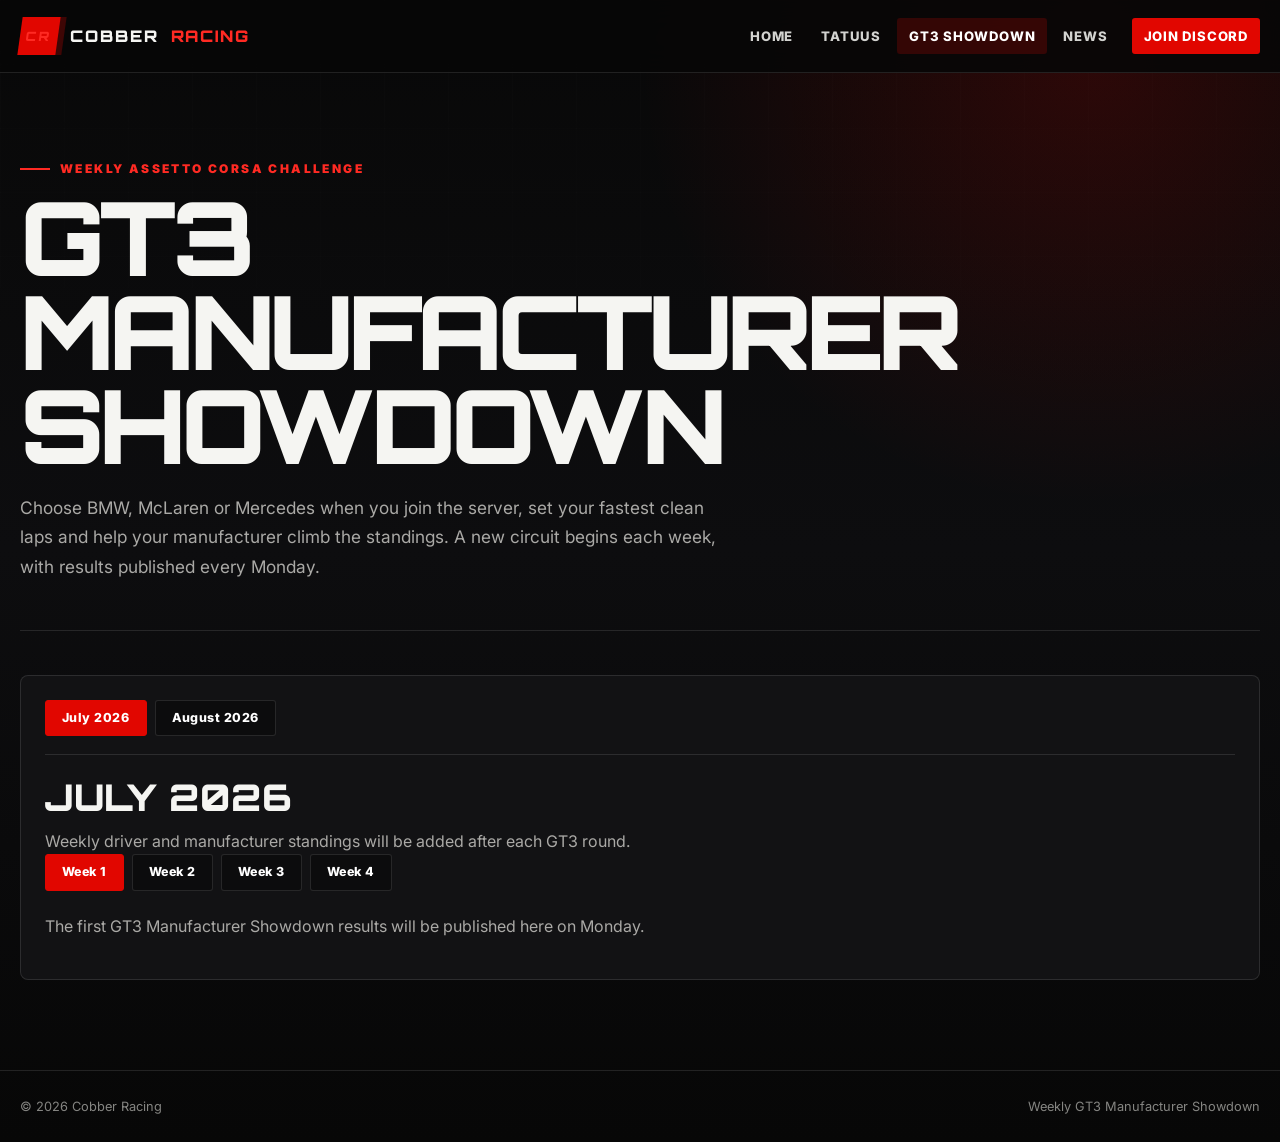
==== gt3.html @ d8fc03e6 "Replace V8 challenge with GT3 showdown" ====
<!doctype html>
<html lang="en">
<head>
  <meta charset="utf-8">
  <meta name="viewport" content="width=device-width, initial-scale=1">
  <meta name="description" content="Cobber Racing weekly GT3 Manufacturer Showdown leaderboard for Assetto Corsa.">
  <title>GT3 Manufacturer Showdown | Cobber Racing</title>
  <link rel="preconnect" href="https://fonts.googleapis.com">
  <link rel="preconnect" href="https://fonts.gstatic.com" crossorigin>
  <link href="https://fonts.googleapis.com/css2?family=Inter:wght@400;600;700;800;900&family=Orbitron:wght@700;800;900&display=swap" rel="stylesheet">
  <link rel="stylesheet" href="styles.css">
</head>
<body>
  <a class="skip-link" href="#main">Skip to content</a>
  <header class="site-header"><div class="header-inner">
    <a class="brand" href="index.html"><span class="brand-mark">CR</span> COBBER <span>RACING</span></a>
    <nav class="nav-links" aria-label="Main navigation"><a href="index.html">Home</a><a href="tatuus.html">Tatuus</a><a href="gt3.html" aria-current="page">GT3 Showdown</a><a href="news.html">News</a><a class="discord-link" href="https://discord.gg/Vh32UdyE2X" target="_blank" rel="noopener">Join Discord</a></nav>
  </div></header>

  <main id="main" class="page-shell">
    <section class="page-hero">
      <p class="eyebrow">Weekly Assetto Corsa Challenge</p>
      <h1 class="page-title">GT3 Manufacturer Showdown</h1>
      <p class="page-lede">Choose BMW, McLaren or Mercedes when you join the server, set your fastest clean laps and help your manufacturer climb the standings. A new circuit begins each week, with results published every Monday.</p>
    </section>

    <section class="results-shell" aria-label="GT3 Manufacturer Showdown leaderboard archive">
      <div class="results">
        <div class="result-tabs month-tabs" data-tabs role="tablist" aria-label="Monthly GT3 result archive">
          <button class="tab-button active" role="tab" aria-selected="true" aria-controls="gt3-july-2026">July 2026</button>
          <button class="tab-button" role="tab" aria-selected="false" aria-controls="gt3-august-2026" tabindex="-1">August 2026</button>
        </div>

        <div class="month-panel active" id="gt3-july-2026" role="tabpanel">
          <div class="week-title">July 2026</div>
          <div class="week-sub">Weekly driver and manufacturer standings will be added after each GT3 round.</div>
          <div class="result-tabs week-tabs" data-tabs role="tablist" aria-label="July GT3 weekly results">
            <button class="tab-button active" role="tab" aria-selected="true" aria-controls="gt3-july-week-1">Week 1</button>
            <button class="tab-button" role="tab" aria-selected="false" aria-controls="gt3-july-week-2" tabindex="-1">Week 2</button>
            <button class="tab-button" role="tab" aria-selected="false" aria-controls="gt3-july-week-3" tabindex="-1">Week 3</button>
            <button class="tab-button" role="tab" aria-selected="false" aria-controls="gt3-july-week-4" tabindex="-1">Week 4</button>
          </div>
          <div id="gt3-july-week-1" class="week-panel active" role="tabpanel"><p class="empty-week">The first GT3 Manufacturer Showdown results will be published here on Monday.</p></div>
          <div id="gt3-july-week-2" class="week-panel" role="tabpanel"><p class="empty-week">Results coming soon.</p></div>
          <div id="gt3-july-week-3" class="week-panel" role="tabpanel"><p class="empty-week">Results coming soon.</p></div>
          <div id="gt3-july-week-4" class="week-panel" role="tabpanel"><p class="empty-week">Results coming soon.</p></div>
        </div>

        <div class="month-panel" id="gt3-august-2026" role="tabpanel">
          <div class="week-title">August 2026</div>
          <p class="empty-week">This month is reserved for the next weekly GT3 rounds.</p>
        </div>
      </div>
    </section>
  </main>

  <footer class="site-footer"><div class="footer-inner"><span>&copy; 2026 Cobber Racing</span><span>Weekly GT3 Manufacturer Showdown</span></div></footer>
  <script src="site.js"></script>
</body>
</html>
---- styles.css ----
:root {
  --red: #e10600;
  --red-bright: #ff2a23;
  --red-dark: #850400;
  --black: #070707;
  --ink: #0d0d0e;
  --panel: #121214;
  --panel-2: #18181b;
  --white: #f5f5f2;
  --muted: #aaa9a6;
  --line: rgba(255, 255, 255, 0.11);
  --content: 1240px;
}

* { box-sizing: border-box; }

html { scroll-behavior: smooth; }

body {
  margin: 0;
  min-height: 100vh;
  color: var(--white);
  background:
    radial-gradient(circle at 85% 5%, rgba(225, 6, 0, 0.17), transparent 28rem),
    linear-gradient(180deg, #080808 0%, #0d0d0f 48%, #070707 100%);
  font-family: "Inter", system-ui, sans-serif;
}

body::before {
  content: "";
  position: fixed;
  inset: 0;
  pointer-events: none;
  z-index: -1;
  opacity: 0.16;
  background-image:
    linear-gradient(rgba(255,255,255,.09) 1px, transparent 1px),
    linear-gradient(90deg, rgba(255,255,255,.09) 1px, transparent 1px);
  background-size: 64px 64px;
  mask-image: linear-gradient(to bottom, black, transparent 70%);
}

a { color: inherit; }

.skip-link {
  position: absolute;
  left: 1rem;
  top: -5rem;
  z-index: 9999;
  background: var(--white);
  color: var(--black);
  padding: .75rem 1rem;
  border-radius: 4px;
}

.skip-link:focus { top: 1rem; }

.site-header,
.navbar {
  position: sticky;
  top: 0;
  z-index: 1000;
  border-bottom: 1px solid var(--line);
  background: rgba(7, 7, 7, 0.9);
  backdrop-filter: blur(18px);
}

.header-inner,
.nav-inner {
  width: min(calc(100% - 40px), var(--content));
  min-height: 72px;
  margin: 0 auto;
  display: flex;
  align-items: center;
  justify-content: space-between;
  gap: 24px;
  padding: 10px 0;
}

.brand {
  display: inline-flex;
  align-items: center;
  gap: 12px;
  color: var(--white);
  text-decoration: none;
  font: 900 1rem/1 "Orbitron", sans-serif;
  letter-spacing: .12em;
}

.brand-mark {
  width: 38px;
  height: 38px;
  display: grid;
  place-items: center;
  background: var(--red);
  color: white;
  transform: skew(-8deg);
  box-shadow: 6px 0 0 rgba(225, 6, 0, .25);
  font-size: .8rem;
}

.brand span { color: var(--red-bright); }

.nav-links {
  display: flex;
  align-items: center;
  gap: 4px;
}

.nav-links a {
  border: 0;
  border-radius: 3px;
  padding: 10px 12px;
  color: #d3d3d0;
  text-decoration: none;
  font-size: .82rem;
  font-weight: 800;
  letter-spacing: .06em;
  text-transform: uppercase;
}

.nav-links a:hover,
.nav-links a[aria-current="page"] { color: white; background: rgba(225, 6, 0, .2); }

.nav-links .discord-link { margin-left: 8px; background: var(--red); color: white; }
.nav-links .discord-link:hover { background: var(--red-bright); }

.page-shell { width: min(calc(100% - 40px), var(--content)); margin: 0 auto; }

.eyebrow {
  margin: 0 0 14px;
  color: var(--red-bright);
  font-size: .75rem;
  font-weight: 900;
  letter-spacing: .2em;
  text-transform: uppercase;
}

.eyebrow::before { content: ""; display: inline-block; width: 30px; height: 2px; margin: 0 10px 3px 0; background: currentColor; }

.hero {
  position: relative;
  min-height: min(760px, calc(100vh - 72px));
  display: grid;
  align-content: center;
  padding: 72px 0 88px;
  overflow: hidden;
}

.hero::after {
  content: "01";
  position: absolute;
  right: -24px;
  top: 18px;
  color: transparent;
  -webkit-text-stroke: 1px rgba(255,255,255,.08);
  font: 900 clamp(11rem, 28vw, 25rem)/.8 "Orbitron", sans-serif;
  pointer-events: none;
}

.hero-copy { position: relative; z-index: 1; max-width: 900px; }

.display-title,
.page-title,
.section-title {
  margin: 0;
  font-family: "Orbitron", sans-serif;
  font-weight: 900;
  letter-spacing: -.055em;
  text-transform: uppercase;
}

.display-title { max-width: 900px; font-size: clamp(3.2rem, 9vw, 7.7rem); line-height: .88; }
.display-title span { color: var(--red-bright); }

.hero-intro {
  max-width: 690px;
  margin: 26px 0 0;
  color: #c3c2bf;
  font-size: clamp(1rem, 2vw, 1.18rem);
  line-height: 1.72;
}

.challenge-section { padding: 0 0 92px; }

.section-kicker {
  display: flex;
  align-items: center;
  gap: 18px;
  margin-bottom: 24px;
  color: var(--muted);
  font-size: .74rem;
  font-weight: 800;
  letter-spacing: .16em;
  text-transform: uppercase;
}

.section-kicker::after { content: ""; height: 1px; flex: 1; background: var(--line); }

.challenge-grid { display: grid; grid-template-columns: 1fr 1fr; gap: 18px; }

.challenge-card {
  position: relative;
  isolation: isolate;
  min-height: 360px;
  padding: 32px;
  display: flex;
  flex-direction: column;
  justify-content: space-between;
  overflow: hidden;
  border: 1px solid var(--line);
  border-radius: 8px;
  color: white;
  text-decoration: none;
  background: linear-gradient(145deg, #171719, #0d0d0e 72%);
  transition: transform .25s ease, border-color .25s ease, box-shadow .25s ease;
}

.challenge-card::before {
  content: "";
  position: absolute;
  z-index: -1;
  width: 360px;
  height: 180px;
  right: -115px;
  bottom: 32px;
  border: 42px solid rgba(225, 6, 0, .16);
  border-radius: 50%;
  transform: skewX(-18deg) rotate(-10deg);
}

.challenge-card::after {
  content: attr(data-number);
  position: absolute;
  z-index: -1;
  right: 18px;
  top: 16px;
  color: rgba(255,255,255,.045);
  font: 900 7rem/1 "Orbitron", sans-serif;
}

.challenge-card:hover,
.challenge-card:focus-visible { transform: translateY(-7px); border-color: var(--red); box-shadow: 0 28px 70px rgba(0,0,0,.45), 0 0 0 1px rgba(225,6,0,.35); }

.card-meta { display: flex; gap: 8px; flex-wrap: wrap; }
.card-meta span { border: 1px solid rgba(255,255,255,.17); border-radius: 999px; padding: 7px 10px; color: #c8c7c4; font-size: .68rem; font-weight: 800; letter-spacing: .08em; text-transform: uppercase; }
.challenge-card h2 { max-width: 490px; margin: 0; font: 900 clamp(2rem, 4vw, 3.5rem)/.98 "Orbitron", sans-serif; letter-spacing: -.045em; text-transform: uppercase; }
.challenge-card p { max-width: 440px; margin: 14px 0 0; color: var(--muted); line-height: 1.6; }
.card-link { display: inline-flex; align-items: center; gap: 12px; margin-top: 28px; color: white; font-size: .78rem; font-weight: 900; letter-spacing: .14em; text-transform: uppercase; }
.card-link::after { content: "\2192"; color: var(--red-bright); font-size: 1.35rem; transition: transform .2s ease; }
.challenge-card:hover .card-link::after { transform: translateX(6px); }

.home-lower { padding: 0 0 92px; display: grid; grid-template-columns: 1.25fr .75fr; gap: 18px; }
.info-panel { padding: 30px; border: 1px solid var(--line); border-radius: 8px; background: rgba(18,18,20,.8); }
.info-panel h2 { margin: 0 0 12px; font: 900 1.55rem/1.1 "Orbitron", sans-serif; text-transform: uppercase; }
.info-panel p { margin: 0; color: var(--muted); line-height: 1.7; }
.text-link { display: inline-block; margin-top: 20px; color: var(--red-bright); font-weight: 900; text-decoration: none; text-transform: uppercase; letter-spacing: .09em; font-size: .76rem; }

.page-hero { padding: 88px 0 48px; border-bottom: 1px solid var(--line); }
.page-title { max-width: 950px; font-size: clamp(3rem, 8vw, 6.4rem); line-height: .92; }
.page-lede { max-width: 720px; margin: 20px 0 0; color: var(--muted); font-size: 1.08rem; line-height: 1.72; }

.news-grid { padding: 44px 0 90px; display: grid; grid-template-columns: 1.2fr .8fr; gap: 18px; align-items: start; }
.news-card { border: 1px solid var(--line); border-radius: 8px; background: var(--panel); overflow: hidden; }
.news-card.featured { grid-column: 1 / -1; }
.news-stripe { height: 7px; background: linear-gradient(90deg, var(--red) 0 62%, #380100 62%); }
.news-body { padding: 28px; }
.news-date { color: var(--red-bright); font-size: .72rem; font-weight: 900; letter-spacing: .15em; text-transform: uppercase; }
.news-card h2 { margin: 13px 0 12px; font: 900 clamp(1.5rem, 3vw, 2.5rem)/1.05 "Orbitron", sans-serif; text-transform: uppercase; }
.news-card p { margin: 0; color: var(--muted); line-height: 1.75; }
.news-card .tag { display: inline-block; margin-top: 22px; border: 1px solid var(--line); border-radius: 999px; padding: 7px 10px; color: #d0cfcc; font-size: .66rem; font-weight: 800; letter-spacing: .1em; text-transform: uppercase; }
.editor-note { margin-top: 18px; padding: 20px; border-left: 3px solid var(--red); background: rgba(225,6,0,.08); color: #cbc9c6; line-height: 1.65; }
.race-report .news-body { padding: clamp(26px, 4vw, 46px); }
.race-report .report-lede { max-width: 800px; color: #d0cfcc; font-size: 1.08rem; }
.report-details { margin-top: 24px; border-top: 1px solid var(--line); }
.report-details summary { display: grid; grid-template-columns: auto 1fr auto; align-items: center; gap: 14px; padding: 18px 0 0; color: white; cursor: pointer; list-style: none; }
.report-details summary::-webkit-details-marker { display: none; }
.report-details summary span { padding: 11px 14px; background: var(--red); font-size: .72rem; font-weight: 900; letter-spacing: .09em; text-transform: uppercase; }
.report-details summary small { color: var(--muted); font-size: .75rem; }
.report-details summary::after { content: "+"; width: 34px; height: 34px; display: grid; place-items: center; border: 1px solid var(--line); color: var(--red-bright); font: 800 1.25rem/1 "Inter", sans-serif; }
.report-details[open] summary::after { content: "−"; }
.report-details[open] .report-expanded { animation: fadeUp .28s ease; }
.report-stats { display: grid; grid-template-columns: repeat(4, 1fr); gap: 9px; margin: 30px 0 0; }
.report-stats div { padding: 18px 14px; border: 1px solid var(--line); background: #0b0b0c; }
.report-stats strong { display: block; color: var(--red-bright); font: 900 clamp(1.35rem, 3vw, 2rem)/1 "Orbitron", sans-serif; }
.report-stats span { display: block; margin-top: 7px; color: var(--muted); font-size: .68rem; font-weight: 800; letter-spacing: .08em; text-transform: uppercase; }
.report-section { margin-top: 38px; padding-top: 34px; border-top: 1px solid var(--line); }
.report-label { color: var(--red-bright) !important; font-size: .68rem; font-weight: 900; letter-spacing: .16em; text-transform: uppercase; }
.race-report .report-section h3 { margin: 9px 0 20px; font: 900 clamp(1.35rem, 2.6vw, 2rem)/1.1 "Orbitron", sans-serif; text-transform: uppercase; }
.award-grid { display: grid; grid-template-columns: repeat(3, 1fr); gap: 9px; }
.award { min-height: 145px; padding: 18px; border: 1px solid var(--line); border-top: 3px solid var(--red); background: linear-gradient(145deg, #19191b, #0e0e0f); }
.award span { display: block; color: var(--muted); font-size: .66rem; font-weight: 900; letter-spacing: .08em; text-transform: uppercase; }
.award strong { display: block; margin: 16px 0 7px; font: 900 1.1rem/1 "Orbitron", sans-serif; text-transform: uppercase; }
.award small { color: #aaa9a6; line-height: 1.5; }
.winner-list { border-top: 1px solid var(--line); }
.winner-list div { display: grid; grid-template-columns: 1.25fr .85fr auto; align-items: center; gap: 16px; padding: 13px 4px; border-bottom: 1px solid var(--line); }
.winner-list span { color: #c9c8c5; }
.winner-list strong { font-family: "Orbitron", sans-serif; font-size: .78rem; text-transform: uppercase; }
.winner-list time { color: var(--red-bright); font-family: ui-monospace, SFMono-Regular, Consolas, monospace; font-weight: 800; }
.report-story p + p { margin-top: 16px; }
.report-story strong { color: white; }
.report-story blockquote { margin: 24px 0 0; padding: 18px 20px; border-left: 3px solid var(--red); background: rgba(225,6,0,.08); color: white; font: 800 1rem/1.6 "Inter", sans-serif; }
.report-finish { margin-top: 34px; padding: 22px; display: flex; align-items: center; justify-content: space-between; gap: 20px; border: 1px solid rgba(225,6,0,.4); background: linear-gradient(110deg, rgba(225,6,0,.18), rgba(225,6,0,.04)); }
.report-finish strong, .report-finish span { display: block; }
.report-finish strong { margin-bottom: 5px; font: 900 .82rem/1 "Orbitron", sans-serif; text-transform: uppercase; }
.report-finish span { color: var(--muted); font-size: .82rem; }
.report-button { flex: 0 0 auto; padding: 12px 15px; background: var(--red); color: white; text-decoration: none; font-size: .72rem; font-weight: 900; letter-spacing: .08em; text-transform: uppercase; }

.leaderboard-wrap { padding: 44px 0 90px; }
.leaderboard-page body::before { opacity: .1; }

.site-footer,
.footer { border-top: 1px solid var(--line); color: #858582; }
.footer-inner { width: min(calc(100% - 40px), var(--content)); margin: 0 auto; padding: 28px 0; display: flex; justify-content: space-between; gap: 20px; font-size: .8rem; }

/* Existing Tatuus leaderboard overrides */
.leaderboard-page::before { background-image: linear-gradient(rgba(255,255,255,.07) 1px, transparent 1px), linear-gradient(90deg, rgba(255,255,255,.07) 1px, transparent 1px); background-size: 64px 64px; }
.leaderboard-page .splash { display: none !important; }
.leaderboard-page .section { width: min(calc(100% - 40px), var(--content)); max-width: none; padding: 58px 0 90px; }
.leaderboard-page .leaderboard-head { margin: 0 0 28px; }
.leaderboard-page .section-title { font-size: clamp(2.7rem, 7vw, 5.7rem); color: white; }
.leaderboard-page .quick-status div,
.leaderboard-page .results,
.leaderboard-page .stat { background: var(--panel); }
.leaderboard-page .results { border-radius: 8px; }
.leaderboard-page .tab-button { background: #101012; border-radius: 3px; }
.leaderboard-page .tab-button:hover,
.leaderboard-page .tab-button.active { background: var(--red); color: white; box-shadow: 0 0 22px rgba(225,6,0,.25); }
.leaderboard-page .event { border-left-color: var(--red); border-radius: 4px; }
.leaderboard-page .quick-status b,
.leaderboard-page .stat b { color: var(--red-bright); }
.leaderboard-page .series-back { display: none; }

.results-shell { padding: 44px 0 90px; }
.results { padding: 24px; border: 1px solid var(--line); border-radius: 8px; background: var(--panel); }
.result-tabs { display: flex; flex-wrap: wrap; gap: 8px; margin-bottom: 22px; }
.month-tabs { padding-bottom: 18px; border-bottom: 1px solid var(--line); }
.tab-button { appearance: none; border: 1px solid var(--line); border-radius: 3px; padding: 11px 16px; color: white; background: #0c0c0d; font: 800 .78rem/1 "Inter", sans-serif; letter-spacing: .04em; cursor: pointer; }
.tab-button:hover, .tab-button.active { border-color: var(--red); background: var(--red); }
.month-panel, .week-panel { display: none; }
.month-panel.active, .week-panel.active { display: block; }
.week-title { margin: 0 0 10px; font: 900 clamp(1.5rem, 3vw, 2.3rem)/1.1 "Orbitron", sans-serif; text-transform: uppercase; }
.week-sub, .empty-week { color: var(--muted); line-height: 1.65; }
.stats { display: grid; grid-template-columns: repeat(4, 1fr); gap: 10px; margin: 24px 0; }
.stat { padding: 15px; border: 1px solid var(--line); background: #0d0d0f; text-align: center; }
.stat b { display: block; margin-bottom: 5px; color: var(--red-bright); font-size: .72rem; letter-spacing: .08em; text-transform: uppercase; }
.event { margin-top: 12px; overflow: hidden; border: 1px solid var(--line); border-left: 3px solid var(--red); background: rgba(255,255,255,.025); }
.event h3 { margin: 0; padding: 16px 18px 5px; font: 800 1rem/1.25 "Orbitron", sans-serif; }
.event small { display: block; padding: 0 18px 13px; color: var(--muted); }
.result { padding: 9px 18px; border-top: 1px solid rgba(255,255,255,.055); color: #e3e3df; font-family: ui-monospace, SFMono-Regular, Consolas, monospace; }

@media (max-width: 850px) {
  .header-inner, .nav-inner { align-items: flex-start; flex-direction: column; padding: 16px 0; }
  .site-header, .navbar { position: relative; }
  .nav-links { width: 100%; overflow-x: auto; padding-bottom: 2px; }
  .nav-links a { white-space: nowrap; }
  .hero { min-height: auto; padding: 70px 0; }
  .challenge-grid, .home-lower, .news-grid { grid-template-columns: 1fr; }
  .report-stats { grid-template-columns: repeat(2, 1fr); }
  .report-details summary { grid-template-columns: 1fr auto; }
  .report-details summary small { display: none; }
  .award-grid { grid-template-columns: 1fr; }
  .winner-list div { grid-template-columns: 1fr auto; gap: 7px 12px; }
  .winner-list span { grid-column: 1 / -1; }
  .report-finish { align-items: flex-start; flex-direction: column; }
  .challenge-card { min-height: 330px; }
  .stats { grid-template-columns: repeat(2, 1fr); }
  .leaderboard-page .leaderboard-head { grid-template-columns: 1fr; }
  .footer-inner { flex-direction: column; }
}

@media (max-width: 520px) {
  .header-inner, .nav-inner, .page-shell, .footer-inner, .leaderboard-page .section { width: min(calc(100% - 28px), var(--content)); }
  .display-title { font-size: clamp(2.8rem, 16vw, 4.4rem); }
  .challenge-card { min-height: 310px; padding: 24px; }
  .nav-links .discord-link { margin-left: 0; }
  .page-hero { padding-top: 60px; }
  .results { padding: 15px; }
  .quick-status { grid-template-columns: 1fr 1fr; min-width: 0; }
}

@media (prefers-reduced-motion: reduce) {
  html { scroll-behavior: auto; }
  *, *::before, *::after { animation-duration: .01ms !important; animation-iteration-count: 1 !important; transition-duration: .01ms !important; }
}
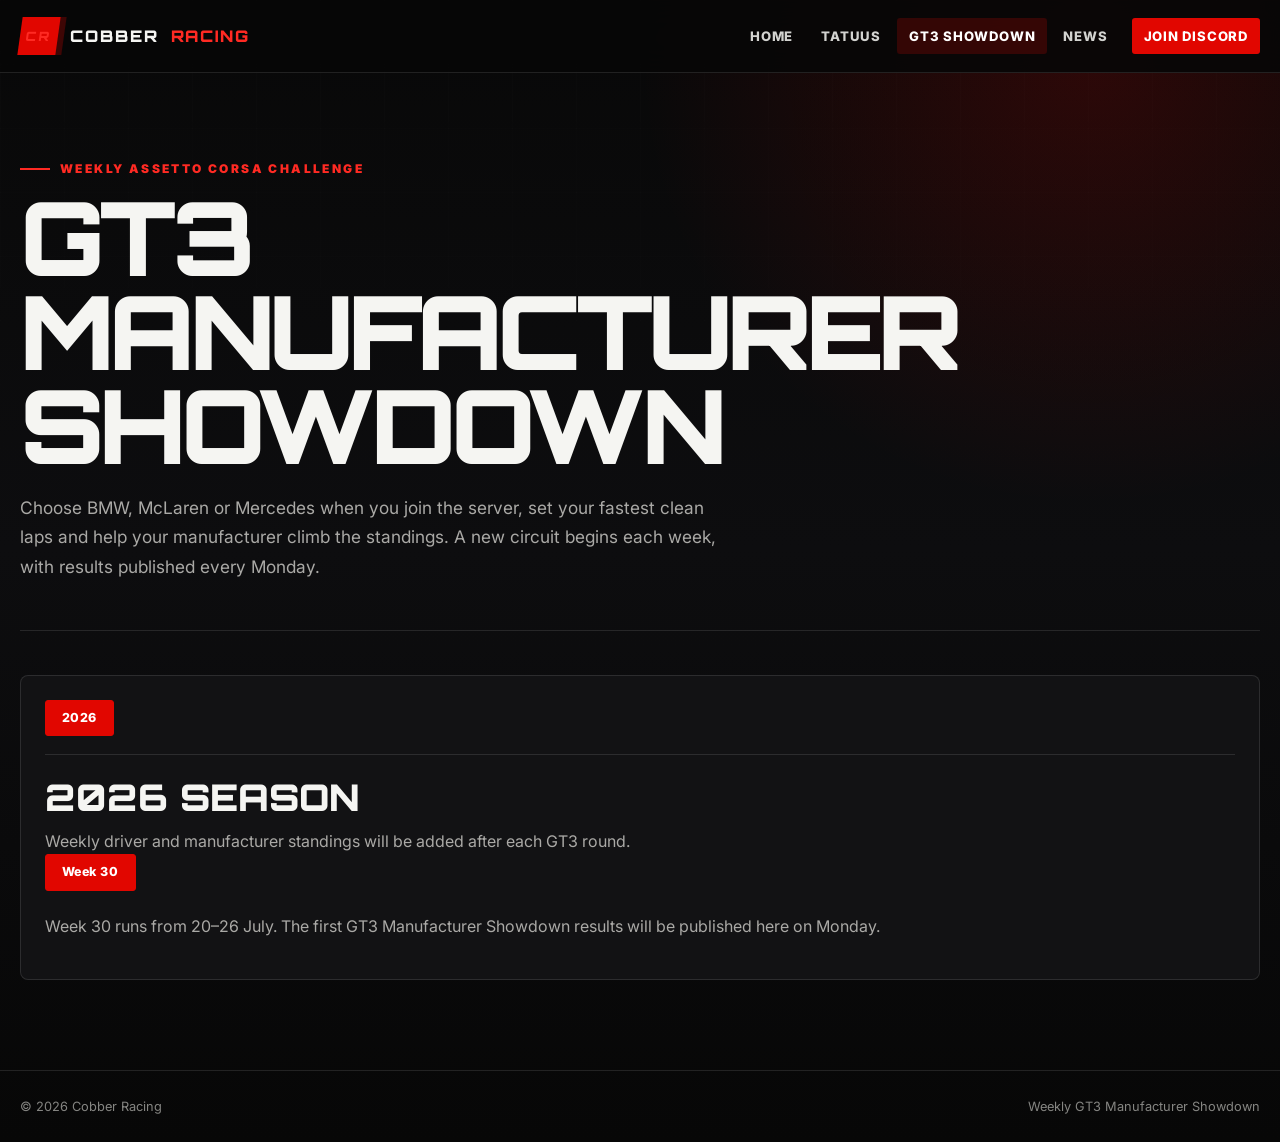
==== commit 6ddab966: "Use yearly week-number archives" ====
--- a/gt3.html
+++ b/gt3.html
@@ -26,29 +26,19 @@
 
     <section class="results-shell" aria-label="GT3 Manufacturer Showdown leaderboard archive">
       <div class="results">
-        <div class="result-tabs month-tabs" data-tabs role="tablist" aria-label="Monthly GT3 result archive">
-          <button class="tab-button active" role="tab" aria-selected="true" aria-controls="gt3-july-2026">July 2026</button>
-          <button class="tab-button" role="tab" aria-selected="false" aria-controls="gt3-august-2026" tabindex="-1">August 2026</button>
+        <div class="result-tabs month-tabs" data-tabs role="tablist" aria-label="Yearly GT3 result archive">
+          <button class="tab-button active" role="tab" aria-selected="true" aria-controls="gt3-year-2026">2026</button>
         </div>
 
-        <div class="month-panel active" id="gt3-july-2026" role="tabpanel">
-          <div class="week-title">July 2026</div>
+        <div class="month-panel active" id="gt3-year-2026" role="tabpanel">
+          <div class="week-title">2026 Season</div>
           <div class="week-sub">Weekly driver and manufacturer standings will be added after each GT3 round.</div>
-          <div class="result-tabs week-tabs" data-tabs role="tablist" aria-label="July GT3 weekly results">
-            <button class="tab-button active" role="tab" aria-selected="true" aria-controls="gt3-july-week-1">Week 1</button>
-            <button class="tab-button" role="tab" aria-selected="false" aria-controls="gt3-july-week-2" tabindex="-1">Week 2</button>
-            <button class="tab-button" role="tab" aria-selected="false" aria-controls="gt3-july-week-3" tabindex="-1">Week 3</button>
-            <button class="tab-button" role="tab" aria-selected="false" aria-controls="gt3-july-week-4" tabindex="-1">Week 4</button>
+          <div class="result-tabs week-tabs" data-tabs role="tablist" aria-label="2026 GT3 weekly results">
+            <button class="tab-button active" role="tab" aria-selected="true" aria-controls="gt3-year-2026-week-30">Week 30</button>
           </div>
-          <div id="gt3-july-week-1" class="week-panel active" role="tabpanel"><p class="empty-week">The first GT3 Manufacturer Showdown results will be published here on Monday.</p></div>
-          <div id="gt3-july-week-2" class="week-panel" role="tabpanel"><p class="empty-week">Results coming soon.</p></div>
-          <div id="gt3-july-week-3" class="week-panel" role="tabpanel"><p class="empty-week">Results coming soon.</p></div>
-          <div id="gt3-july-week-4" class="week-panel" role="tabpanel"><p class="empty-week">Results coming soon.</p></div>
-        </div>
-
-        <div class="month-panel" id="gt3-august-2026" role="tabpanel">
-          <div class="week-title">August 2026</div>
-          <p class="empty-week">This month is reserved for the next weekly GT3 rounds.</p>
+          <div id="gt3-year-2026-week-30" class="week-panel active" role="tabpanel">
+            <p class="empty-week">Week 30 runs from 20&ndash;26 July. The first GT3 Manufacturer Showdown results will be published here on Monday.</p>
+          </div>
         </div>
       </div>
     </section>
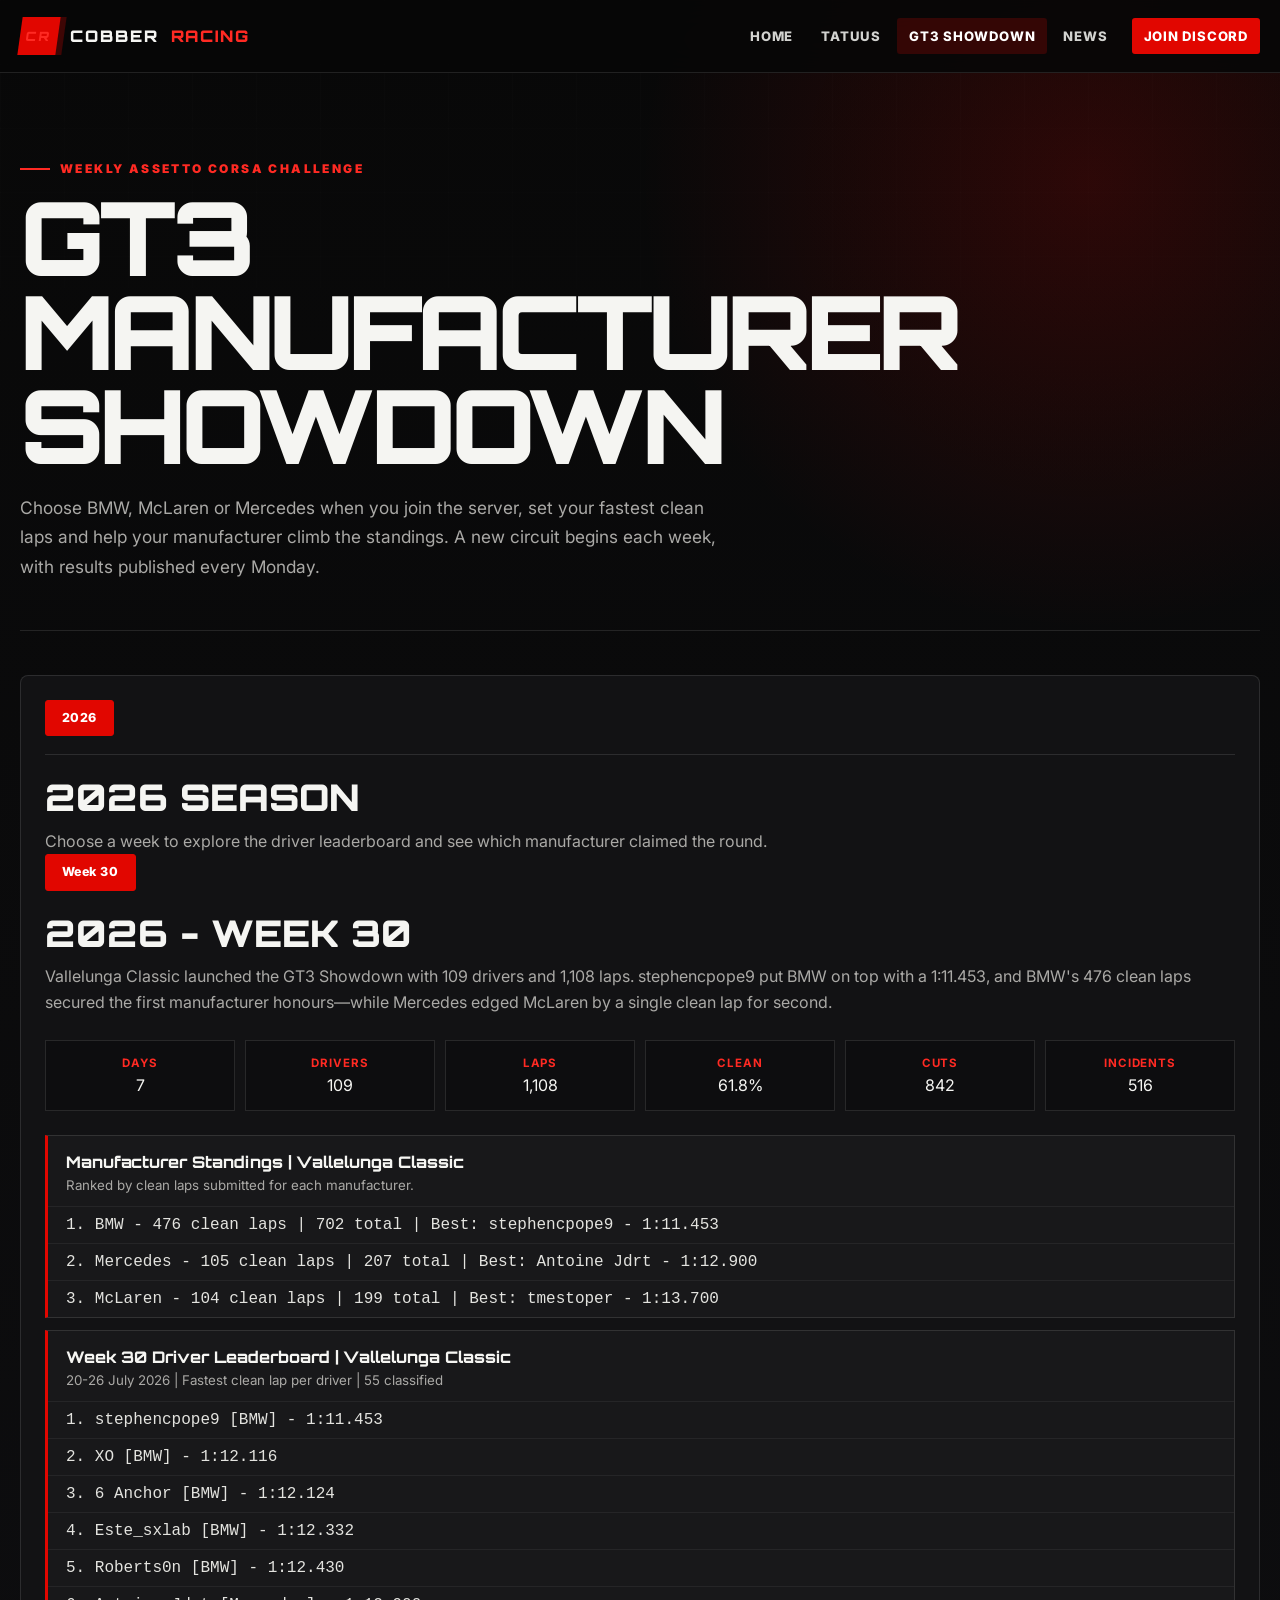
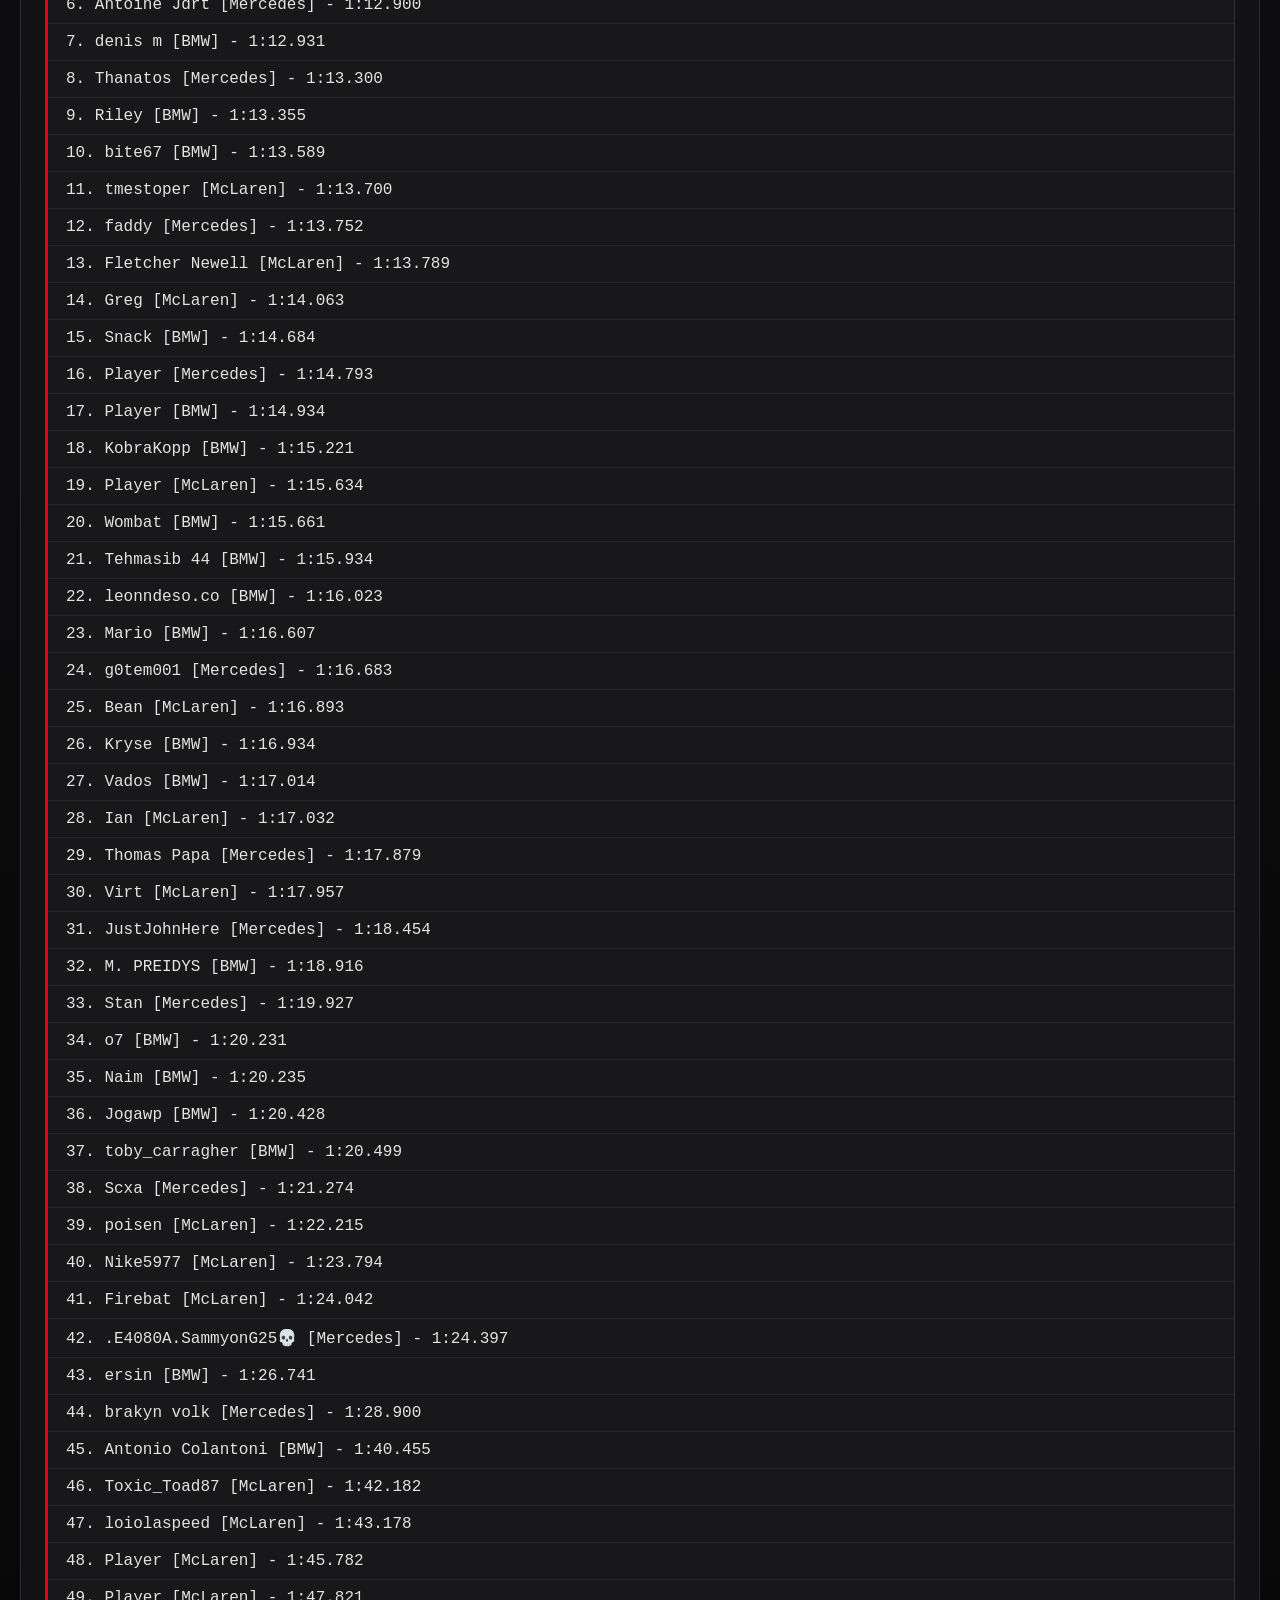
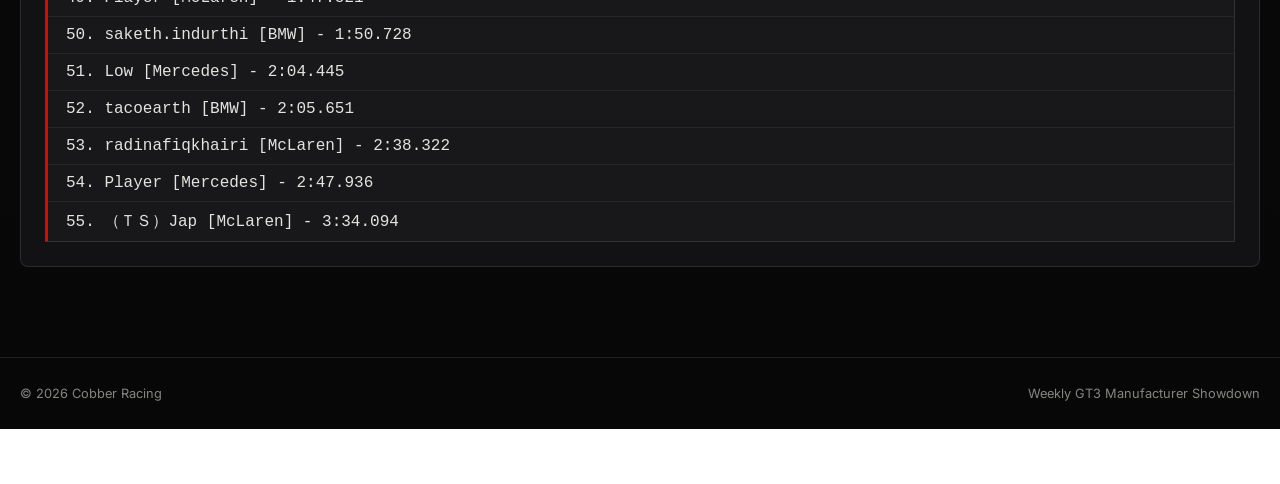
==== commit 5a605e3f: "Add first GT3 showdown results" ====
--- a/gt3.html
+++ b/gt3.html
@@ -8,7 +8,7 @@
   <link rel="preconnect" href="https://fonts.googleapis.com">
   <link rel="preconnect" href="https://fonts.gstatic.com" crossorigin>
   <link href="https://fonts.googleapis.com/css2?family=Inter:wght@400;600;700;800;900&family=Orbitron:wght@700;800;900&display=swap" rel="stylesheet">
-  <link rel="stylesheet" href="styles.css">
+  <link rel="stylesheet" href="styles.css?v=20260727">
 </head>
 <body>
   <a class="skip-link" href="#main">Skip to content</a>
@@ -32,12 +32,90 @@
 
         <div class="month-panel active" id="gt3-year-2026" role="tabpanel">
           <div class="week-title">2026 Season</div>
-          <div class="week-sub">Weekly driver and manufacturer standings will be added after each GT3 round.</div>
+          <div class="week-sub">Choose a week to explore the driver leaderboard and see which manufacturer claimed the round.</div>
           <div class="result-tabs week-tabs" data-tabs role="tablist" aria-label="2026 GT3 weekly results">
             <button class="tab-button active" role="tab" aria-selected="true" aria-controls="gt3-year-2026-week-30">Week 30</button>
           </div>
           <div id="gt3-year-2026-week-30" class="week-panel active" role="tabpanel">
-            <p class="empty-week">Week 30 runs from 20&ndash;26 July. The first GT3 Manufacturer Showdown results will be published here on Monday.</p>
+            <div class="week-title">2026 - Week 30</div>
+            <div class="week-sub">Vallelunga Classic launched the GT3 Showdown with 109 drivers and 1,108 laps. stephencpope9 put BMW on top with a 1:11.453, and BMW's 476 clean laps secured the first manufacturer honours&mdash;while Mercedes edged McLaren by a single clean lap for second.</div>
+
+            <div class="stats stats-six">
+              <div class="stat"><b>Days</b>7</div>
+              <div class="stat"><b>Drivers</b>109</div>
+              <div class="stat"><b>Laps</b>1,108</div>
+              <div class="stat"><b>Clean</b>61.8%</div>
+              <div class="stat"><b>Cuts</b>842</div>
+              <div class="stat"><b>Incidents</b>516</div>
+            </div>
+
+            <div class="event">
+              <h3>Manufacturer Standings | Vallelunga Classic</h3>
+              <small>Ranked by clean laps submitted for each manufacturer.</small>
+              <div class="result">1. BMW - 476 clean laps | 702 total | Best: stephencpope9 - 1:11.453</div>
+              <div class="result">2. Mercedes - 105 clean laps | 207 total | Best: Antoine Jdrt - 1:12.900</div>
+              <div class="result">3. McLaren - 104 clean laps | 199 total | Best: tmestoper - 1:13.700</div>
+            </div>
+
+            <div class="event">
+              <h3>Week 30 Driver Leaderboard | Vallelunga Classic</h3>
+              <small>20-26 July 2026 | Fastest clean lap per driver | 55 classified</small>
+              <div class="result">1. stephencpope9 [BMW] - 1:11.453</div>
+              <div class="result">2. XO [BMW] - 1:12.116</div>
+              <div class="result">3. 6 Anchor [BMW] - 1:12.124</div>
+              <div class="result">4. Este_sxlab [BMW] - 1:12.332</div>
+              <div class="result">5. Roberts0n [BMW] - 1:12.430</div>
+              <div class="result">6. Antoine Jdrt [Mercedes] - 1:12.900</div>
+              <div class="result">7. denis m [BMW] - 1:12.931</div>
+              <div class="result">8. Thanatos [Mercedes] - 1:13.300</div>
+              <div class="result">9. Riley [BMW] - 1:13.355</div>
+              <div class="result">10. bite67 [BMW] - 1:13.589</div>
+              <div class="result">11. tmestoper [McLaren] - 1:13.700</div>
+              <div class="result">12. faddy [Mercedes] - 1:13.752</div>
+              <div class="result">13. Fletcher Newell [McLaren] - 1:13.789</div>
+              <div class="result">14. Greg [McLaren] - 1:14.063</div>
+              <div class="result">15. Snack [BMW] - 1:14.684</div>
+              <div class="result">16. Player [Mercedes] - 1:14.793</div>
+              <div class="result">17. Player [BMW] - 1:14.934</div>
+              <div class="result">18. KobraKopp [BMW] - 1:15.221</div>
+              <div class="result">19. Player [McLaren] - 1:15.634</div>
+              <div class="result">20. Wombat [BMW] - 1:15.661</div>
+              <div class="result">21. Tehmasib 44 [BMW] - 1:15.934</div>
+              <div class="result">22. leonndeso.co [BMW] - 1:16.023</div>
+              <div class="result">23. Mario [BMW] - 1:16.607</div>
+              <div class="result">24. g0tem001 [Mercedes] - 1:16.683</div>
+              <div class="result">25. Bean [McLaren] - 1:16.893</div>
+              <div class="result">26. Kryse [BMW] - 1:16.934</div>
+              <div class="result">27. Vados [BMW] - 1:17.014</div>
+              <div class="result">28. Ian [McLaren] - 1:17.032</div>
+              <div class="result">29. Thomas Papa [Mercedes] - 1:17.879</div>
+              <div class="result">30. Virt [McLaren] - 1:17.957</div>
+              <div class="result">31. JustJohnHere [Mercedes] - 1:18.454</div>
+              <div class="result">32. M. PREIDYS [BMW] - 1:18.916</div>
+              <div class="result">33. Stan [Mercedes] - 1:19.927</div>
+              <div class="result">34. o7 [BMW] - 1:20.231</div>
+              <div class="result">35. Naim [BMW] - 1:20.235</div>
+              <div class="result">36. Jogawp [BMW] - 1:20.428</div>
+              <div class="result">37. toby_carragher [BMW] - 1:20.499</div>
+              <div class="result">38. Scxa [Mercedes] - 1:21.274</div>
+              <div class="result">39. poisen [McLaren] - 1:22.215</div>
+              <div class="result">40. Nike5977 [McLaren] - 1:23.794</div>
+              <div class="result">41. Firebat [McLaren] - 1:24.042</div>
+              <div class="result">42. .E4080A.SammyonG25&#128128; [Mercedes] - 1:24.397</div>
+              <div class="result">43. ersin [BMW] - 1:26.741</div>
+              <div class="result">44. brakyn volk [Mercedes] - 1:28.900</div>
+              <div class="result">45. Antonio Colantoni [BMW] - 1:40.455</div>
+              <div class="result">46. Toxic_Toad87 [McLaren] - 1:42.182</div>
+              <div class="result">47. loiolaspeed [McLaren] - 1:43.178</div>
+              <div class="result">48. Player [McLaren] - 1:45.782</div>
+              <div class="result">49. Player [McLaren] - 1:47.821</div>
+              <div class="result">50. saketh.indurthi [BMW] - 1:50.728</div>
+              <div class="result">51. Low [Mercedes] - 2:04.445</div>
+              <div class="result">52. tacoearth [BMW] - 2:05.651</div>
+              <div class="result">53. radinafiqkhairi [McLaren] - 2:38.322</div>
+              <div class="result">54. Player [Mercedes] - 2:47.936</div>
+              <div class="result">55. （ＴＳ）Jap [McLaren] - 3:34.094</div>
+            </div>
           </div>
         </div>
       </div>
--- a/styles.css
+++ b/styles.css
@@ -342,6 +342,7 @@
 .week-title { margin: 0 0 10px; font: 900 clamp(1.5rem, 3vw, 2.3rem)/1.1 "Orbitron", sans-serif; text-transform: uppercase; }
 .week-sub, .empty-week { color: var(--muted); line-height: 1.65; }
 .stats { display: grid; grid-template-columns: repeat(4, 1fr); gap: 10px; margin: 24px 0; }
+.stats-six { grid-template-columns: repeat(6, 1fr); }
 .stat { padding: 15px; border: 1px solid var(--line); background: #0d0d0f; text-align: center; }
 .stat b { display: block; margin-bottom: 5px; color: var(--red-bright); font-size: .72rem; letter-spacing: .08em; text-transform: uppercase; }
 .event { margin-top: 12px; overflow: hidden; border: 1px solid var(--line); border-left: 3px solid var(--red); background: rgba(255,255,255,.025); }
